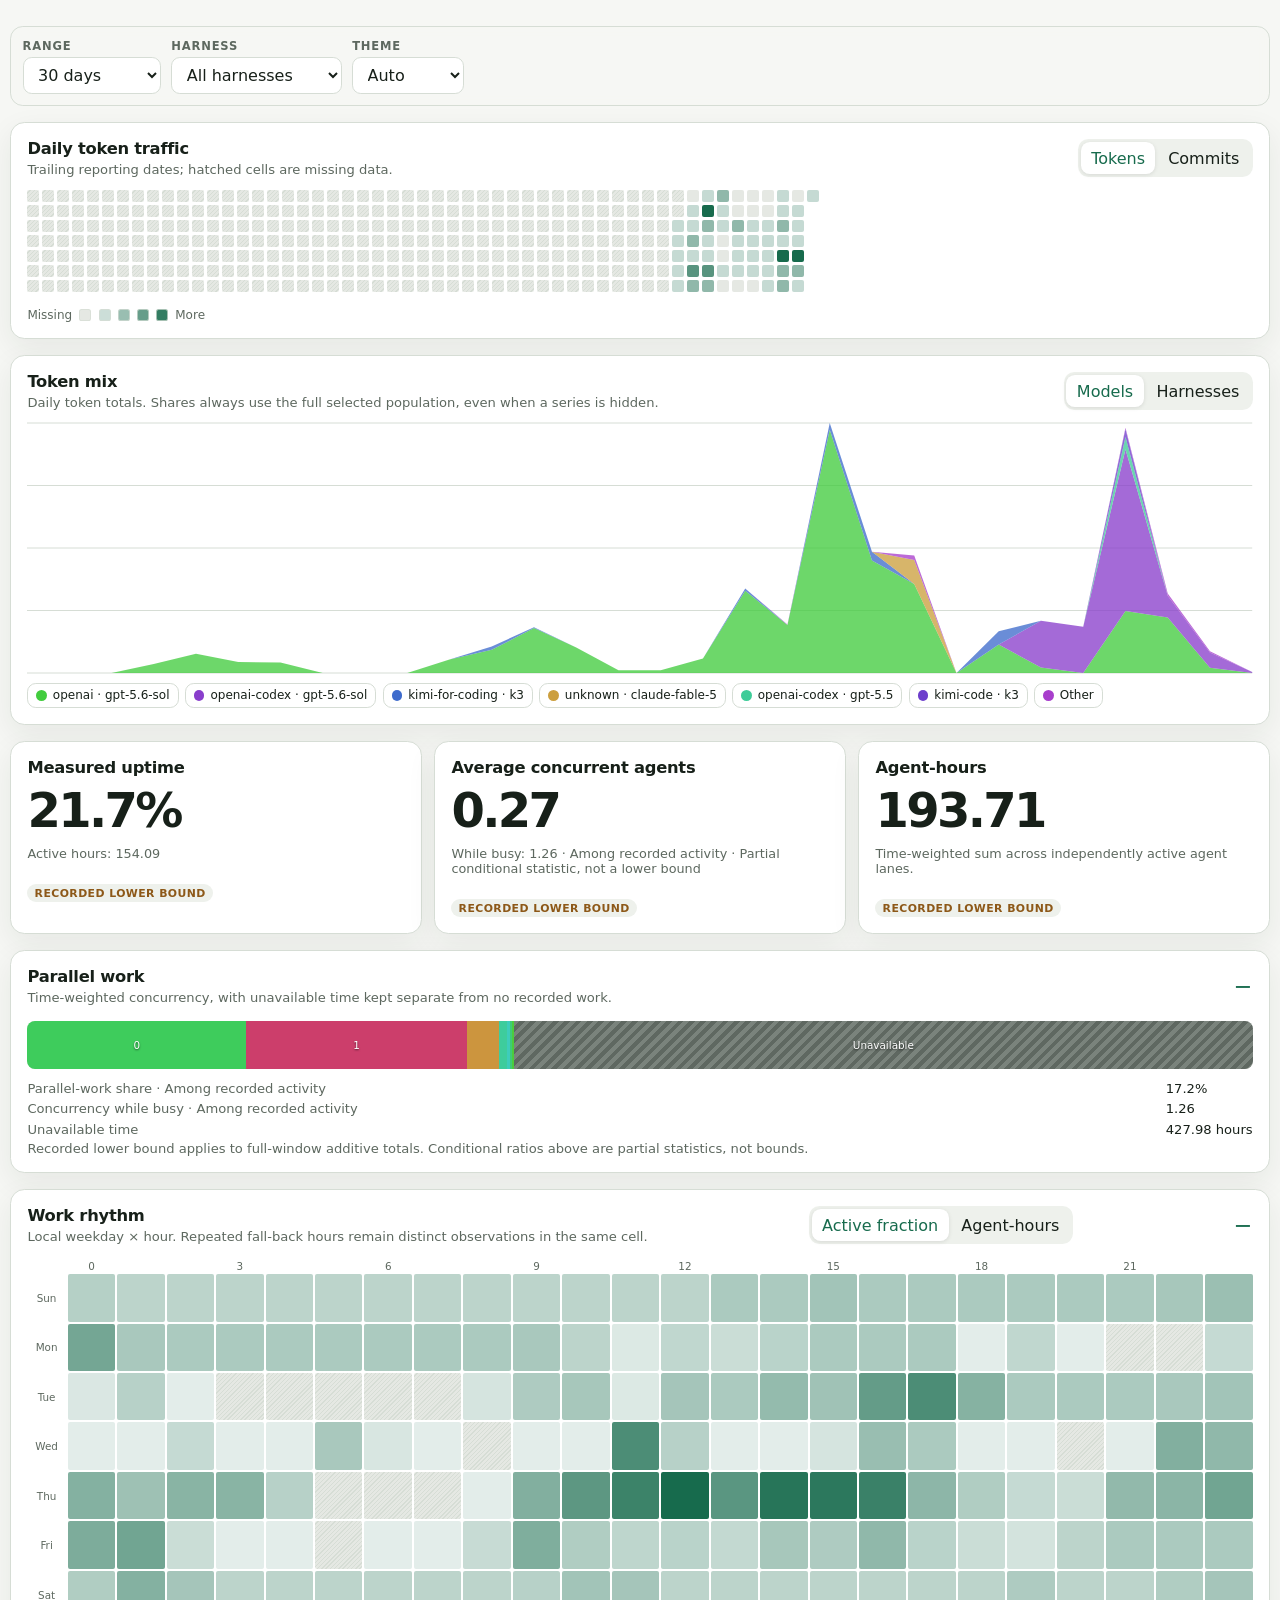
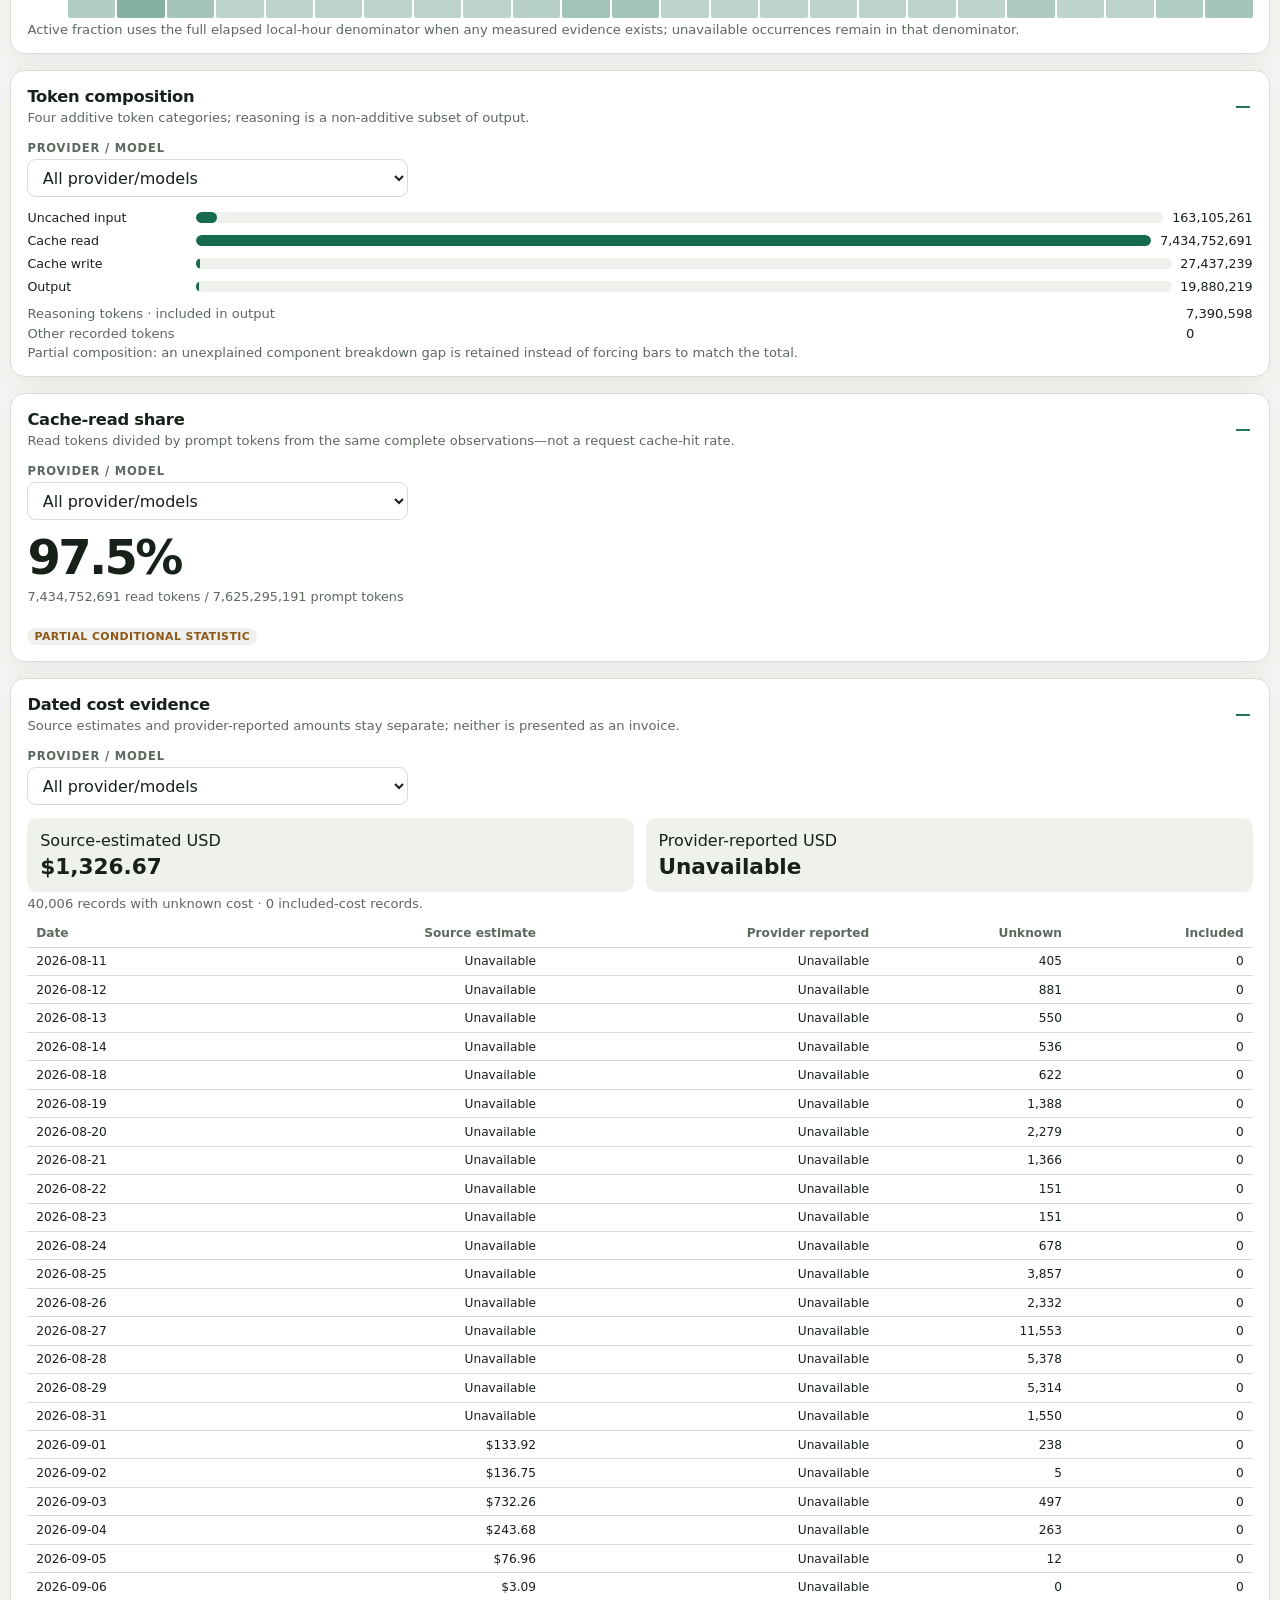
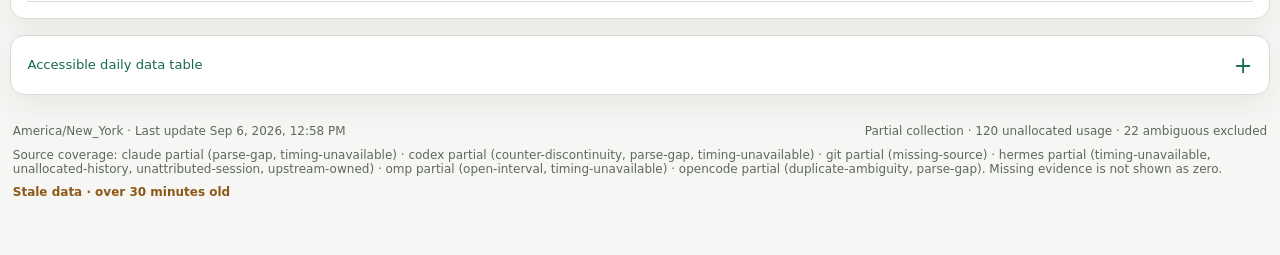
==== docs/widget.html @ 9b030c0f "Update Agent Native activity" ====
<!doctype html>
<html lang="en">
<head>
  <meta charset="utf-8">
  <meta name="viewport" content="width=device-width, initial-scale=1">
  <meta name="color-scheme" content="light dark">
  <title>Agent Native activity widget</title>
  <link rel="stylesheet" href="./styles.css">
</head>
<body data-page="widget">
  <main id="app" tabindex="-1" aria-live="polite"><p class="loading">Loading activity…</p></main>
  <script type="module" src="./widget.js"></script>
</body>
</html>
---- docs/styles.css ----
:root {
  color-scheme: light dark;
  --bg: #f6f7f4;
  --panel: #ffffff;
  --panel-soft: #eef1ec;
  --text: #172019;
  --muted: #5d685f;
  --border: #d6ddd5;
  --accent: #176b4d;
  --accent-soft: #b9decf;
  --missing: #e5e8e3;
  --warning: #8d5818;
  --shadow: 0 10px 30px rgb(24 40 30 / 7%);
  font-family: Inter, ui-sans-serif, system-ui, -apple-system, BlinkMacSystemFont, "Segoe UI", sans-serif;
  font-synthesis: none;
}

:root[data-theme="dark"] {
  color-scheme: dark;
  --bg: #0f1511;
  --panel: #17201a;
  --panel-soft: #202a23;
  --text: #edf4ef;
  --muted: #aebbb1;
  --border: #344138;
  --accent: #62c69a;
  --accent-soft: #285d45;
  --missing: #29332c;
  --warning: #e6ad63;
  --shadow: 0 12px 32px rgb(0 0 0 / 24%);
}

@media (prefers-color-scheme: dark) {
  :root:not([data-theme="light"]) {
    color-scheme: dark;
    --bg: #0f1511;
    --panel: #17201a;
    --panel-soft: #202a23;
    --text: #edf4ef;
    --muted: #aebbb1;
    --border: #344138;
    --accent: #62c69a;
    --accent-soft: #285d45;
    --missing: #29332c;
    --warning: #e6ad63;
    --shadow: 0 12px 32px rgb(0 0 0 / 24%);
  }
}

*, *::before, *::after { box-sizing: border-box; }
html { max-width: 100%; background: var(--bg); }
body { width: 100%; max-width: 100%; margin: 0; min-width: 280px; background: var(--bg); color: var(--text); }
button, select, input { font: inherit; }
button, select { color: inherit; background: var(--panel); border: 1px solid var(--border); border-radius: .55rem; }
button { cursor: pointer; }
button:focus-visible, select:focus-visible, input:focus-visible, [tabindex]:focus-visible { outline: 3px solid color-mix(in srgb, var(--accent) 55%, transparent); outline-offset: 2px; }

.site-header, .embed-help, #app { width: min(1180px, calc(100% - 2rem)); margin-inline: auto; }
.site-header { padding: 3rem 0 1.25rem; }
.site-header h1 { margin: .2rem 0 .55rem; font-size: clamp(2rem, 5vw, 4.3rem); letter-spacing: -.055em; line-height: .98; }
.eyebrow { color: var(--accent); font-size: .77rem; font-weight: 800; letter-spacing: .14em; text-transform: uppercase; }
.lede { max-width: 44rem; color: var(--muted); }
body[data-page="widget"] #app { width: 100%; padding: .65rem; }

.loading, .error-state { padding: 2rem; text-align: center; color: var(--muted); }
.dashboard { display: grid; min-width: 0; max-width: 100%; gap: 1rem; padding: 1rem 0 2rem; }
.dashboard > *, .cards > *, .split > *, .cost-grid > *, .toolbar > *, .resource-controls > *, .panel-header > *, details.panel > summary > * { min-width: 0; }
.toolbar { position: sticky; top: 0; z-index: 20; display: flex; max-width: 100%; flex-wrap: wrap; align-items: end; gap: .65rem; padding: .7rem; background: color-mix(in srgb, var(--bg) 92%, transparent); border: 1px solid var(--border); border-radius: .8rem; backdrop-filter: blur(10px); }
.control { display: grid; min-width: 7rem; max-width: 100%; gap: .25rem; }
.control span { color: var(--muted); font-size: .72rem; font-weight: 700; text-transform: uppercase; letter-spacing: .07em; }
.control select { width: 100%; min-width: 0; max-width: 100%; min-height: 2.35rem; padding: .4rem 2rem .4rem .65rem; }

.panel, details.panel { width: 100%; min-width: 0; max-width: 100%; padding: 1rem; background: var(--panel); border: 1px solid var(--border); border-radius: .9rem; box-shadow: var(--shadow); }
.panel-header { display: flex; max-width: 100%; flex-wrap: wrap; align-items: start; justify-content: space-between; gap: .6rem; margin-bottom: .8rem; }
.panel-header h2, .panel h2, details summary h2 { margin: 0; font-size: 1.02rem; letter-spacing: -.015em; }
.panel-header p, .panel-note, .qualifier { max-width: 100%; margin: .25rem 0 0; color: var(--muted); font-size: .82rem; white-space: normal; overflow-wrap: anywhere; word-break: normal; }
details.panel { padding: 0; }
details.panel > summary { display: flex; max-width: 100%; align-items: center; justify-content: space-between; gap: 1rem; padding: 1rem; cursor: pointer; list-style: none; }
details.panel > summary::-webkit-details-marker { display: none; }
details.panel > summary::after { flex: 0 0 auto; content: "+"; color: var(--accent); font-size: 1.4rem; }
details[open].panel > summary::after { content: "−"; }
.details-body { width: 100%; min-width: 0; max-width: 100%; padding: 0 1rem 1rem; }

.cards { display: grid; grid-template-columns: repeat(3, minmax(0, 1fr)); gap: .8rem; }
.metric-card { display: grid; align-content: start; min-height: 9rem; }
.metric-value { margin: .55rem 0 .2rem; font-size: clamp(1.75rem, 5vw, 3rem); font-weight: 760; letter-spacing: -.055em; line-height: 1; font-variant-numeric: tabular-nums; }
.metric-secondary { margin-top: .55rem; color: var(--muted); font-size: .8rem; }
.status-pill { display: inline-block; width: fit-content; margin-top: .65rem; padding: .15rem .45rem; border-radius: 999px; background: var(--panel-soft); color: var(--muted); font-size: .68rem; font-weight: 750; text-transform: uppercase; letter-spacing: .04em; }
.status-pill.partial { color: var(--warning); }

.segmented { display: inline-flex; max-width: 100%; flex-wrap: wrap; padding: .18rem; gap: .15rem; background: var(--panel-soft); border-radius: .65rem; }
.segmented button { min-width: 0; min-height: 2rem; padding: .3rem .65rem; border: 0; background: transparent; }
.segmented button[aria-pressed="true"] { background: var(--panel); color: var(--accent); box-shadow: 0 1px 4px rgb(0 0 0 / 10%); }

.calendar-shell { width: 100%; min-width: 0; max-width: 100%; overflow-x: auto; padding-bottom: .25rem; }
.calendar { display: grid; grid-template-rows: repeat(7, 12px); grid-auto-flow: column; grid-auto-columns: 12px; gap: 3px; width: max-content; min-width: 100%; align-content: start; }
.calendar-day { width: 12px; height: 12px; min-height: 0; padding: 0; border: 0; border-radius: 2px; background: var(--missing); }
.calendar-day[data-level="1"] { background: color-mix(in srgb, var(--accent) 25%, var(--panel)); }
.calendar-day[data-level="2"] { background: color-mix(in srgb, var(--accent) 48%, var(--panel)); }
.calendar-day[data-level="3"] { background: color-mix(in srgb, var(--accent) 72%, var(--panel)); }
.calendar-day[data-level="4"] { background: var(--accent); }
.calendar-day[data-missing="true"] { background: repeating-linear-gradient(135deg, var(--missing), var(--missing) 2px, var(--border) 2px, var(--border) 3px); }
.legend { display: flex; flex-wrap: wrap; align-items: center; gap: .45rem; margin-top: .75rem; color: var(--muted); font-size: .75rem; }
.legend-swatch { width: .75rem; height: .75rem; border-radius: .16rem; border: 1px solid color-mix(in srgb, var(--border) 70%, transparent); }

.chart-wrap { position: relative; width: 100%; min-width: 0; max-width: 100%; min-height: 250px; }
.area-chart { display: block; width: 100%; max-width: 100%; height: 250px; overflow: visible; }
.chart-grid { stroke: var(--border); stroke-width: 1; vector-effect: non-scaling-stroke; }
.chart-area { opacity: .77; transition: opacity .18s ease; }
.chart-focus { fill: transparent; cursor: crosshair; }
.chart-tooltip, .cell-tooltip { position: absolute; z-index: 5; max-width: min(22rem, calc(100% - 1rem)); padding: .55rem .65rem; pointer-events: none; background: var(--text); color: var(--panel); border-radius: .48rem; font-size: .75rem; line-height: 1.45; box-shadow: var(--shadow); white-space: pre-line; }
.chart-tooltip[hidden], .cell-tooltip[hidden] { display: none; }
.series-legend { display: flex; max-width: 100%; flex-wrap: wrap; gap: .4rem; margin-top: .6rem; }
.series-toggle { display: inline-flex; max-width: 100%; min-width: 0; align-items: center; gap: .38rem; padding: .3rem .5rem; font-size: .75rem; overflow-wrap: anywhere; text-align: left; }
.series-toggle[aria-pressed="false"] { opacity: .48; text-decoration: line-through; }
.series-dot { width: .65rem; height: .65rem; flex: 0 0 auto; border-radius: 999px; }

.split { display: grid; grid-template-columns: repeat(2, minmax(0, 1fr)); gap: .8rem; }
.histogram { display: flex; min-height: 3rem; overflow: hidden; border-radius: .5rem; background: var(--missing); }
.hist-segment { min-width: 2px; display: grid; place-items: center; color: #fff; font-size: .65rem; text-shadow: 0 1px 2px rgb(0 0 0 / 60%); }
.hist-segment.unavailable { background: repeating-linear-gradient(135deg, #7a837c, #7a837c 4px, #5f6861 4px, #5f6861 8px); }
.stat-list { display: grid; grid-template-columns: minmax(0, 1fr) auto; gap: .35rem 1rem; margin: .75rem 0 0; font-size: .82rem; }
.stat-list dt { color: var(--muted); }
.stat-list dd { margin: 0; font-variant-numeric: tabular-nums; }

.rhythm-wrap { width: 100%; min-width: 0; max-width: 100%; overflow-x: auto; }
.rhythm { display: grid; grid-template-columns: 2.4rem repeat(24, minmax(17px, 1fr)); gap: 2px; min-width: 590px; }
.rhythm-label { display: grid; place-items: center; color: var(--muted); font-size: .65rem; }
.rhythm-cell { aspect-ratio: 1; min-height: 17px; padding: 0; border: 0; border-radius: 2px; background: var(--missing); }
.rhythm-cell[data-missing="true"] { background: repeating-linear-gradient(135deg, var(--missing), var(--missing) 2px, var(--border) 2px, var(--border) 3px); }

.composition-bars { display: grid; gap: .5rem; }
.composition-row { display: grid; grid-template-columns: minmax(7rem, 10rem) 1fr auto; align-items: center; gap: .55rem; font-size: .79rem; }
.bar-track { height: .7rem; overflow: hidden; border-radius: 99px; background: var(--panel-soft); }
.bar-fill { height: 100%; background: var(--accent); border-radius: inherit; }
.resource-number { font-variant-numeric: tabular-nums; }
.resource-controls { display: flex; max-width: 100%; flex-wrap: wrap; gap: .6rem; margin-bottom: .8rem; }
.cost-grid { display: grid; grid-template-columns: repeat(2, minmax(0, 1fr)); gap: .7rem; }
.cost-item { padding: .8rem; background: var(--panel-soft); border-radius: .65rem; }
.cost-item strong { display: block; margin-top: .3rem; font-size: 1.35rem; }

.data-disclosure { font-size: .82rem; }
.data-disclosure summary { cursor: pointer; color: var(--accent); }
.table-wrap { width: 100%; min-width: 0; max-width: 100%; overflow-x: auto; margin-top: .5rem; }
table { width: 100%; border-collapse: collapse; font-size: .76rem; }
th, td { padding: .42rem .55rem; text-align: right; border-bottom: 1px solid var(--border); font-variant-numeric: tabular-nums; }
th:first-child, td:first-child { text-align: left; }
th { color: var(--muted); }

.dashboard-footer { display: flex; flex-wrap: wrap; justify-content: space-between; gap: .6rem 1rem; padding: .85rem .15rem; color: var(--muted); font-size: .75rem; }
.stale { color: var(--warning); font-weight: 750; }
.embed-help { margin-top: 1rem; margin-bottom: 3rem; padding: 1rem; border-top: 1px solid var(--border); }
.embed-examples { display: grid; gap: .8rem; margin-top: 1rem; }
.embed-examples label { display: inline-block; margin-bottom: .28rem; color: var(--muted); font-size: .78rem; font-weight: 700; }
.copy-row { display: flex; gap: .5rem; }
.copy-row input { flex: 1; min-width: 0; padding: .6rem; color: var(--text); background: var(--panel); border: 1px solid var(--border); border-radius: .55rem; }
.copy-row button { padding: .55rem .9rem; }
.view-list { color: var(--muted); font-size: .8rem; }
.sr-only { position: absolute !important; width: 1px !important; height: 1px !important; padding: 0 !important; margin: -1px !important; overflow: hidden !important; clip: rect(0, 0, 0, 0) !important; white-space: nowrap !important; border: 0 !important; }

@media (max-width: 700px) {
  .site-header, .embed-help, #app { width: min(100% - 1rem, 1180px); }
  .site-header { padding-top: 1.5rem; }
  .cards, .split, .cost-grid { grid-template-columns: minmax(0, 1fr); }
  .toolbar { position: static; }
  .metric-card { min-height: 7.5rem; }
  .composition-row { grid-template-columns: minmax(6rem, 8rem) minmax(0, 1fr); }
  .composition-row .resource-number { grid-column: 2; overflow-wrap: anywhere; }
}

@media (max-width: 360px) {
  body[data-page="widget"] #app { padding: .35rem; }
  .panel, .details-body, details.panel > summary { padding: .75rem; }
  .toolbar { gap: .45rem; }
  .control { width: 100%; min-width: 0; flex: 1 1 100%; }
  .calendar { grid-template-rows: repeat(7, 9px); grid-auto-columns: 9px; gap: 2px; }
  .calendar-day { width: 9px; height: 9px; }
  .copy-row { flex-direction: column; }
}

@media (prefers-reduced-motion: reduce) {
  *, *::before, *::after { scroll-behavior: auto !important; transition-duration: .001ms !important; animation-duration: .001ms !important; animation-iteration-count: 1 !important; }
}
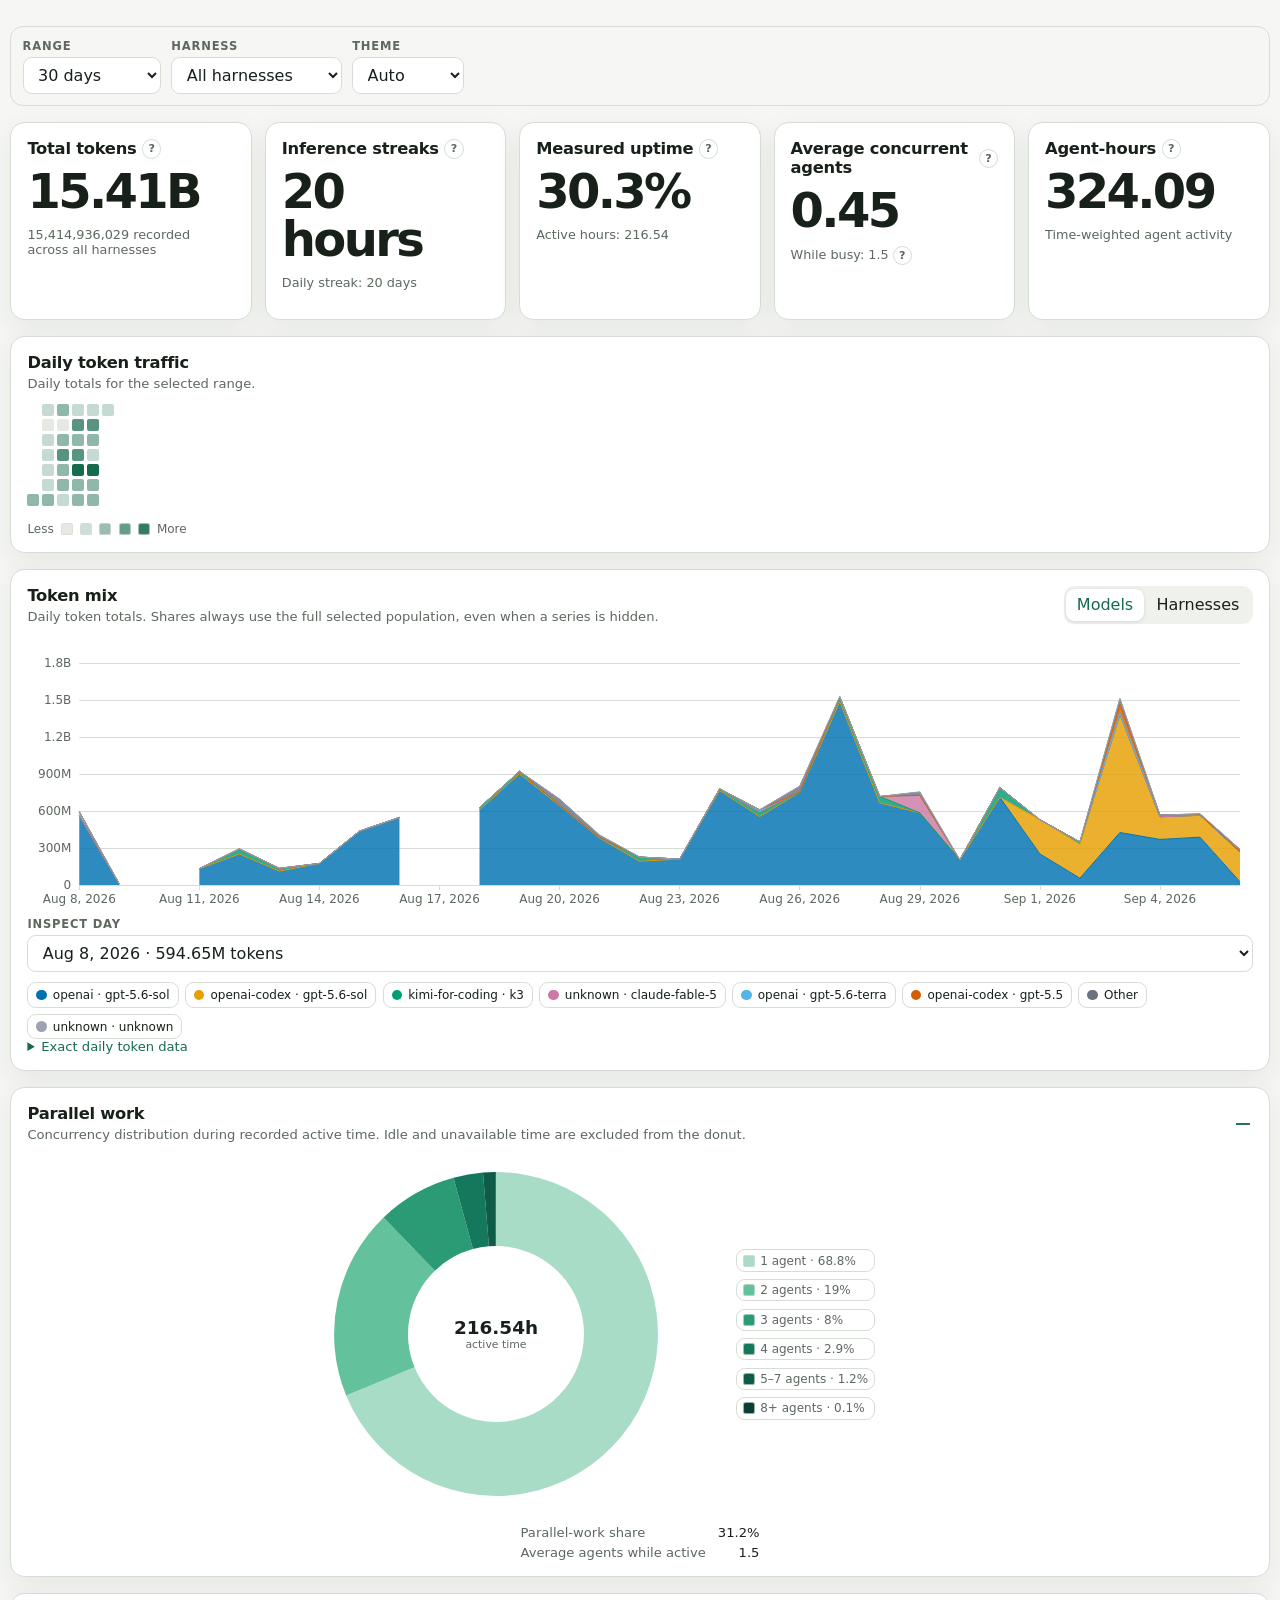
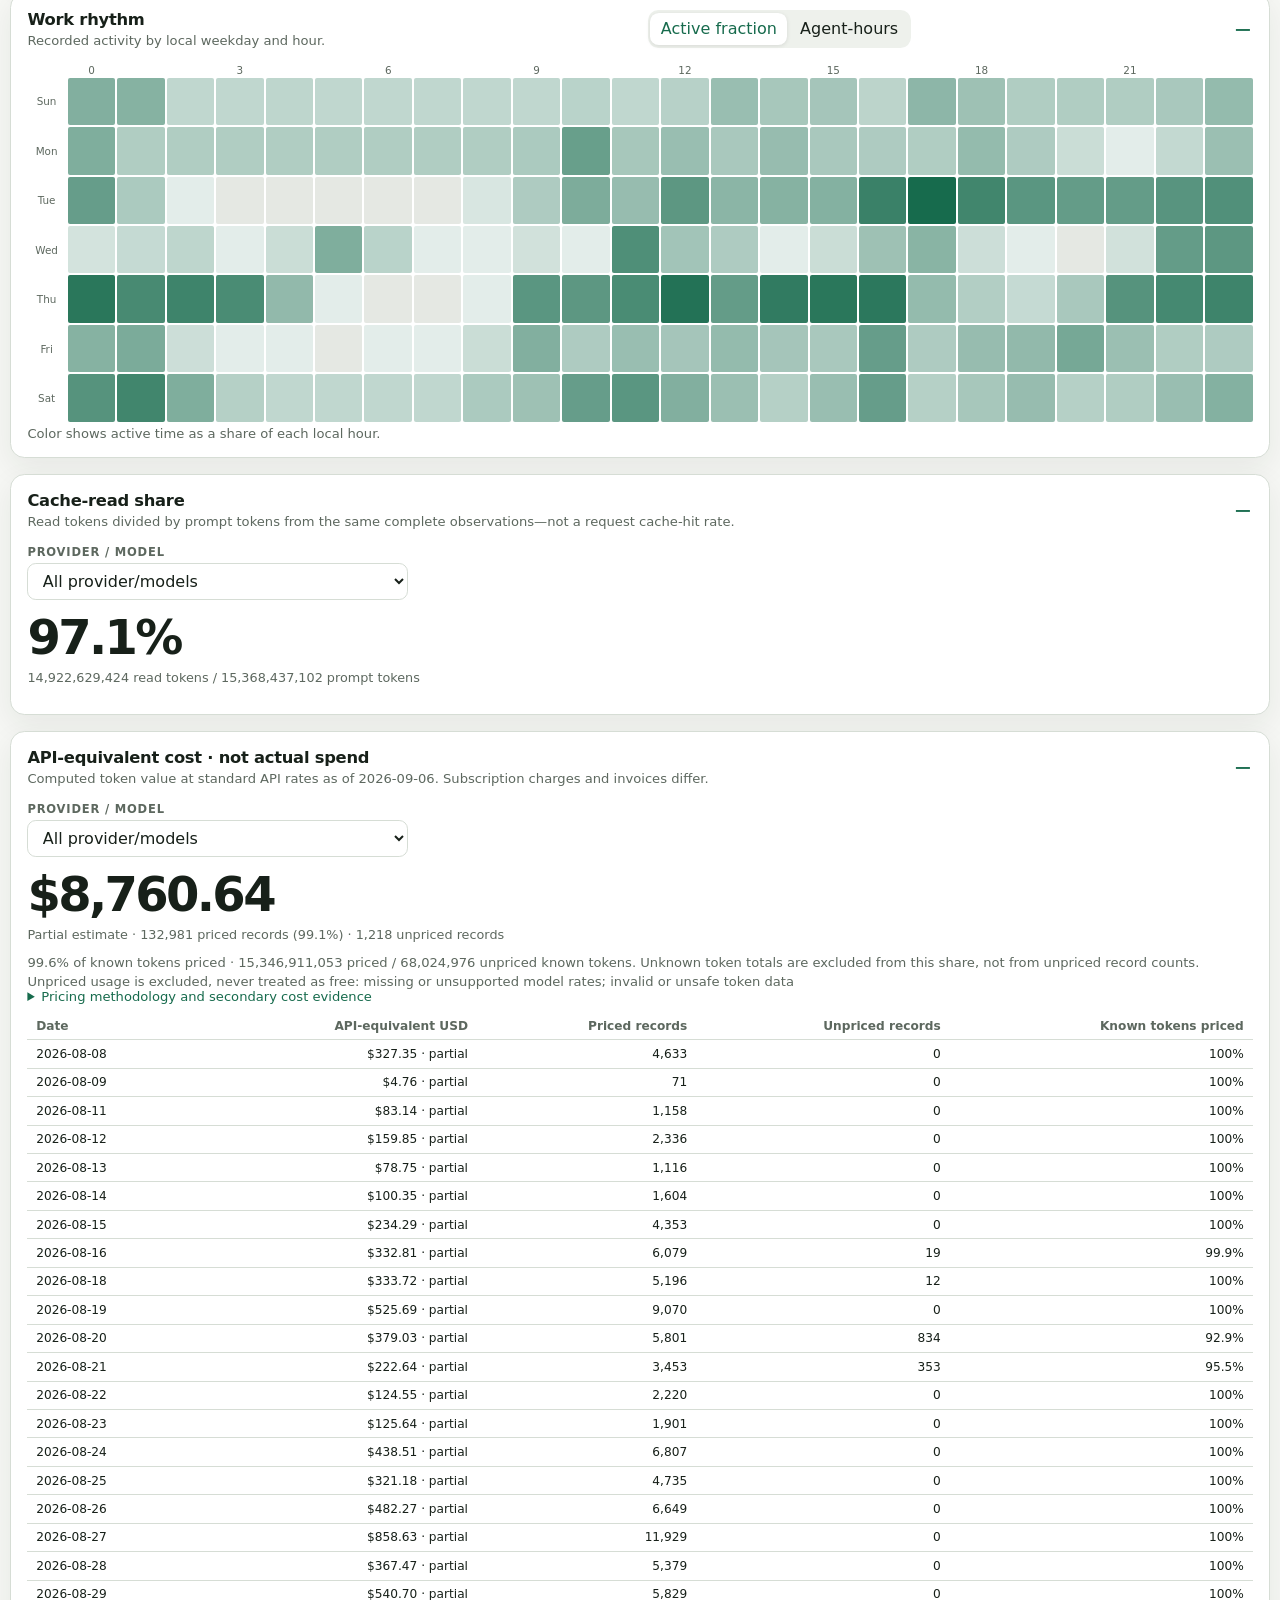
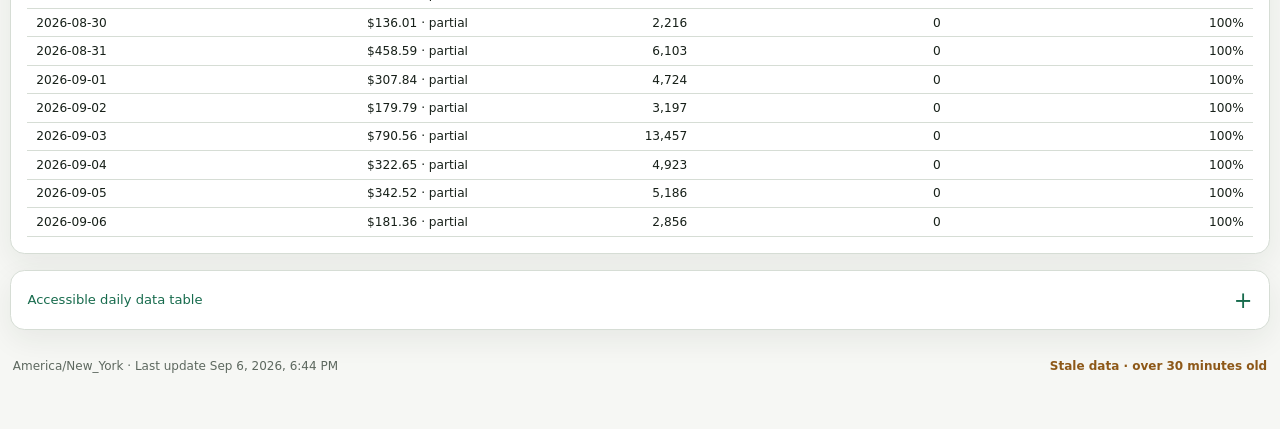
==== commit 6bf25074: "Update Agent Native activity" ====
--- a/docs/widget.html
+++ b/docs/widget.html
@@ -4,7 +4,7 @@
   <meta charset="utf-8">
   <meta name="viewport" content="width=device-width, initial-scale=1">
   <meta name="color-scheme" content="light dark">
-  <title>Agent Native activity widget</title>
+  <title>Vibe in the Open activity widget</title>
   <link rel="stylesheet" href="./styles.css">
 </head>
 <body data-page="widget">
--- a/docs/styles.css
+++ b/docs/styles.css
@@ -10,6 +10,20 @@
   --accent-soft: #b9decf;
   --missing: #e5e8e3;
   --warning: #8d5818;
+  --series-1: #0072b2;
+  --series-2: #e69f00;
+  --series-3: #009e73;
+  --series-4: #cc79a7;
+  --series-5: #56b4e9;
+  --series-6: #d55e00;
+  --series-other: #6b7280;
+  --series-unknown: #9ca3af;
+  --parallel-1: #a8dcc6;
+  --parallel-2: #63c19b;
+  --parallel-3: #2b9b76;
+  --parallel-4: #15775c;
+  --parallel-5: #0e5b48;
+  --parallel-6: #083e34;
   --shadow: 0 10px 30px rgb(24 40 30 / 7%);
   font-family: Inter, ui-sans-serif, system-ui, -apple-system, BlinkMacSystemFont, "Segoe UI", sans-serif;
   font-synthesis: none;
@@ -27,6 +41,20 @@
   --accent-soft: #285d45;
   --missing: #29332c;
   --warning: #e6ad63;
+  --series-1: #56b4e9;
+  --series-2: #f6c453;
+  --series-3: #55c89f;
+  --series-4: #e7a3cd;
+  --series-5: #7dd3fc;
+  --series-6: #f07a5a;
+  --series-other: #94a3b8;
+  --series-unknown: #cbd5e1;
+  --parallel-1: #356b59;
+  --parallel-2: #2d896c;
+  --parallel-3: #26a77c;
+  --parallel-4: #42c28f;
+  --parallel-5: #70d7aa;
+  --parallel-6: #a3e8c8;
   --shadow: 0 12px 32px rgb(0 0 0 / 24%);
 }
 
@@ -43,6 +71,20 @@
     --accent-soft: #285d45;
     --missing: #29332c;
     --warning: #e6ad63;
+    --series-1: #56b4e9;
+    --series-2: #f6c453;
+    --series-3: #55c89f;
+    --series-4: #e7a3cd;
+    --series-5: #7dd3fc;
+    --series-6: #f07a5a;
+    --series-other: #94a3b8;
+    --series-unknown: #cbd5e1;
+    --parallel-1: #356b59;
+    --parallel-2: #2d896c;
+    --parallel-3: #26a77c;
+    --parallel-4: #42c28f;
+    --parallel-5: #70d7aa;
+    --parallel-6: #a3e8c8;
     --shadow: 0 12px 32px rgb(0 0 0 / 24%);
   }
 }
@@ -56,10 +98,11 @@
 button:focus-visible, select:focus-visible, input:focus-visible, [tabindex]:focus-visible { outline: 3px solid color-mix(in srgb, var(--accent) 55%, transparent); outline-offset: 2px; }
 
 .site-header, .embed-help, #app { width: min(1180px, calc(100% - 2rem)); margin-inline: auto; }
-.site-header { padding: 3rem 0 1.25rem; }
-.site-header h1 { margin: .2rem 0 .55rem; font-size: clamp(2rem, 5vw, 4.3rem); letter-spacing: -.055em; line-height: .98; }
+.site-header { padding: 2.5rem 0 1.25rem; }
+.site-header h1 { display: flex; flex-wrap: wrap; align-items: baseline; gap: .35rem .8rem; margin: .2rem 0 .55rem; line-height: 1; }
+.brand-name { color: var(--text); font-size: clamp(2.5rem, 5vw, 3.25rem); font-weight: 850; letter-spacing: -.065em; }
 .eyebrow { color: var(--accent); font-size: .77rem; font-weight: 800; letter-spacing: .14em; text-transform: uppercase; }
-.lede { max-width: 44rem; color: var(--muted); }
+.lede { max-width: 52rem; color: var(--muted); }
 body[data-page="widget"] #app { width: 100%; padding: .65rem; }
 
 .loading, .error-state { padding: 2rem; text-align: center; color: var(--muted); }
@@ -81,59 +124,58 @@
 details[open].panel > summary::after { content: "−"; }
 .details-body { width: 100%; min-width: 0; max-width: 100%; padding: 0 1rem 1rem; }
 
-.cards { display: grid; grid-template-columns: repeat(3, minmax(0, 1fr)); gap: .8rem; }
+.cards { display: grid; grid-template-columns: repeat(5, minmax(0, 1fr)); gap: .8rem; }
 .metric-card { display: grid; align-content: start; min-height: 9rem; }
+.metric-heading { display: flex; align-items: center; gap: .35rem; }
 .metric-value { margin: .55rem 0 .2rem; font-size: clamp(1.75rem, 5vw, 3rem); font-weight: 760; letter-spacing: -.055em; line-height: 1; font-variant-numeric: tabular-nums; }
 .metric-secondary { margin-top: .55rem; color: var(--muted); font-size: .8rem; }
-.status-pill { display: inline-block; width: fit-content; margin-top: .65rem; padding: .15rem .45rem; border-radius: 999px; background: var(--panel-soft); color: var(--muted); font-size: .68rem; font-weight: 750; text-transform: uppercase; letter-spacing: .04em; }
-.status-pill.partial { color: var(--warning); }
+.info-tip { position: relative; display: inline-flex; vertical-align: middle; }
+.info-trigger { display: inline-grid; width: 1.2rem; height: 1.2rem; min-height: 0; padding: 0; place-items: center; border-radius: 999px; color: var(--muted); font-size: .7rem; font-weight: 800; line-height: 1; }
+.info-content { position: fixed; z-index: 30; inset: auto 1rem 1rem auto; width: min(17rem, calc(100vw - 2rem)); padding: .55rem .65rem; visibility: hidden; opacity: 0; pointer-events: none; background: var(--text); color: var(--panel); border-radius: .48rem; box-shadow: var(--shadow); font-size: .75rem; font-weight: 450; line-height: 1.45; text-transform: none; letter-spacing: normal; transition: opacity .12s ease; }
+.info-tip:hover .info-content, .info-tip:focus-within .info-content { visibility: visible; opacity: 1; }
 
 .segmented { display: inline-flex; max-width: 100%; flex-wrap: wrap; padding: .18rem; gap: .15rem; background: var(--panel-soft); border-radius: .65rem; }
 .segmented button { min-width: 0; min-height: 2rem; padding: .3rem .65rem; border: 0; background: transparent; }
 .segmented button[aria-pressed="true"] { background: var(--panel); color: var(--accent); box-shadow: 0 1px 4px rgb(0 0 0 / 10%); }
 
-.calendar-shell { width: 100%; min-width: 0; max-width: 100%; overflow-x: auto; padding-bottom: .25rem; }
+.calendar-shell { position: relative; width: 100%; min-width: 0; max-width: 100%; overflow-x: auto; padding-bottom: .25rem; }
 .calendar { display: grid; grid-template-rows: repeat(7, 12px); grid-auto-flow: column; grid-auto-columns: 12px; gap: 3px; width: max-content; min-width: 100%; align-content: start; }
 .calendar-day { width: 12px; height: 12px; min-height: 0; padding: 0; border: 0; border-radius: 2px; background: var(--missing); }
 .calendar-day[data-level="1"] { background: color-mix(in srgb, var(--accent) 25%, var(--panel)); }
 .calendar-day[data-level="2"] { background: color-mix(in srgb, var(--accent) 48%, var(--panel)); }
 .calendar-day[data-level="3"] { background: color-mix(in srgb, var(--accent) 72%, var(--panel)); }
 .calendar-day[data-level="4"] { background: var(--accent); }
-.calendar-day[data-missing="true"] { background: repeating-linear-gradient(135deg, var(--missing), var(--missing) 2px, var(--border) 2px, var(--border) 3px); }
 .legend { display: flex; flex-wrap: wrap; align-items: center; gap: .45rem; margin-top: .75rem; color: var(--muted); font-size: .75rem; }
 .legend-swatch { width: .75rem; height: .75rem; border-radius: .16rem; border: 1px solid color-mix(in srgb, var(--border) 70%, transparent); }
 
-.chart-wrap { position: relative; width: 100%; min-width: 0; max-width: 100%; min-height: 250px; }
-.area-chart { display: block; width: 100%; max-width: 100%; height: 250px; overflow: visible; }
-.chart-grid { stroke: var(--border); stroke-width: 1; vector-effect: non-scaling-stroke; }
-.chart-area { opacity: .77; transition: opacity .18s ease; }
-.chart-focus { fill: transparent; cursor: crosshair; }
-.chart-tooltip, .cell-tooltip { position: absolute; z-index: 5; max-width: min(22rem, calc(100% - 1rem)); padding: .55rem .65rem; pointer-events: none; background: var(--text); color: var(--panel); border-radius: .48rem; font-size: .75rem; line-height: 1.45; box-shadow: var(--shadow); white-space: pre-line; }
-.chart-tooltip[hidden], .cell-tooltip[hidden] { display: none; }
+.area-chart { width: 100%; min-width: 0; max-width: 100%; height: 280px; }
+.chart-library-tooltip { max-width: min(32rem, calc(100vw - 3rem)); white-space: normal !important; overflow-wrap: anywhere; }
+.cell-tooltip { position: absolute; z-index: 5; max-width: min(22rem, calc(100% - 1rem)); padding: .55rem .65rem; pointer-events: none; background: var(--text); color: var(--panel); border-radius: .48rem; font-size: .75rem; line-height: 1.45; box-shadow: var(--shadow); white-space: pre-line; }
+.cell-tooltip[hidden] { display: none; }
 .series-legend { display: flex; max-width: 100%; flex-wrap: wrap; gap: .4rem; margin-top: .6rem; }
 .series-toggle { display: inline-flex; max-width: 100%; min-width: 0; align-items: center; gap: .38rem; padding: .3rem .5rem; font-size: .75rem; overflow-wrap: anywhere; text-align: left; }
 .series-toggle[aria-pressed="false"] { opacity: .48; text-decoration: line-through; }
 .series-dot { width: .65rem; height: .65rem; flex: 0 0 auto; border-radius: 999px; }
 
 .split { display: grid; grid-template-columns: repeat(2, minmax(0, 1fr)); gap: .8rem; }
-.histogram { display: flex; min-height: 3rem; overflow: hidden; border-radius: .5rem; background: var(--missing); }
-.hist-segment { min-width: 2px; display: grid; place-items: center; color: #fff; font-size: .65rem; text-shadow: 0 1px 2px rgb(0 0 0 / 60%); }
-.hist-segment.unavailable { background: repeating-linear-gradient(135deg, #7a837c, #7a837c 4px, #5f6861 4px, #5f6861 8px); }
-.stat-list { display: grid; grid-template-columns: minmax(0, 1fr) auto; gap: .35rem 1rem; margin: .75rem 0 0; font-size: .82rem; }
+.parallel-visual { display: grid; width: 100%; max-width: 44rem; grid-template-columns: minmax(18rem, 22rem) minmax(10rem, 14rem); align-items: center; justify-content: center; gap: 1.5rem clamp(2rem, 5vw, 4rem); margin-inline: auto; }
+.parallel-donut { position: relative; width: min(100%, 22rem); aspect-ratio: 1; margin-inline: auto; }
+.parallel-chart { position: absolute; inset: 0; }
+.donut-center { position: absolute; inset: 25%; display: grid; place-content: center; padding: .35rem; text-align: center; pointer-events: none; }
+.donut-center strong { font-size: 1.15rem; font-variant-numeric: tabular-nums; }
+.donut-center span { color: var(--muted); font-size: .68rem; }
+.parallel-legend { display: grid; width: max-content; max-width: 100%; grid-template-columns: minmax(0, 1fr); gap: .45rem; color: var(--muted); font-size: .75rem; }
+.parallel-key { display: inline-flex; align-items: center; gap: .35rem; padding: .2rem .35rem; font-size: inherit; text-align: left; }
+.parallel-key .legend-swatch { flex: 0 0 auto; }
+.stat-list { display: grid; width: fit-content; max-width: 100%; grid-template-columns: minmax(0, max-content) max-content; column-gap: .75rem; row-gap: .3rem; margin: .9rem auto 0; font-size: .82rem; }
 .stat-list dt { color: var(--muted); }
-.stat-list dd { margin: 0; font-variant-numeric: tabular-nums; }
-
-.rhythm-wrap { width: 100%; min-width: 0; max-width: 100%; overflow-x: auto; }
+.stat-list dd { margin: 0; text-align: right; font-variant-numeric: tabular-nums; }
+
+.rhythm-wrap { position: relative; width: 100%; min-width: 0; max-width: 100%; overflow-x: auto; }
 .rhythm { display: grid; grid-template-columns: 2.4rem repeat(24, minmax(17px, 1fr)); gap: 2px; min-width: 590px; }
 .rhythm-label { display: grid; place-items: center; color: var(--muted); font-size: .65rem; }
 .rhythm-cell { aspect-ratio: 1; min-height: 17px; padding: 0; border: 0; border-radius: 2px; background: var(--missing); }
-.rhythm-cell[data-missing="true"] { background: repeating-linear-gradient(135deg, var(--missing), var(--missing) 2px, var(--border) 2px, var(--border) 3px); }
-
-.composition-bars { display: grid; gap: .5rem; }
-.composition-row { display: grid; grid-template-columns: minmax(7rem, 10rem) 1fr auto; align-items: center; gap: .55rem; font-size: .79rem; }
-.bar-track { height: .7rem; overflow: hidden; border-radius: 99px; background: var(--panel-soft); }
-.bar-fill { height: 100%; background: var(--accent); border-radius: inherit; }
-.resource-number { font-variant-numeric: tabular-nums; }
+
 .resource-controls { display: flex; max-width: 100%; flex-wrap: wrap; gap: .6rem; margin-bottom: .8rem; }
 .cost-grid { display: grid; grid-template-columns: repeat(2, minmax(0, 1fr)); gap: .7rem; }
 .cost-item { padding: .8rem; background: var(--panel-soft); border-radius: .65rem; }
@@ -158,19 +200,24 @@
 .view-list { color: var(--muted); font-size: .8rem; }
 .sr-only { position: absolute !important; width: 1px !important; height: 1px !important; padding: 0 !important; margin: -1px !important; overflow: hidden !important; clip: rect(0, 0, 0, 0) !important; white-space: nowrap !important; border: 0 !important; }
 
+@media (max-width: 950px) and (min-width: 701px) {
+  .cards { grid-template-columns: repeat(2, minmax(0, 1fr)); }
+}
+
 @media (max-width: 700px) {
   .site-header, .embed-help, #app { width: min(100% - 1rem, 1180px); }
   .site-header { padding-top: 1.5rem; }
   .cards, .split, .cost-grid { grid-template-columns: minmax(0, 1fr); }
   .toolbar { position: static; }
   .metric-card { min-height: 7.5rem; }
-  .composition-row { grid-template-columns: minmax(6rem, 8rem) minmax(0, 1fr); }
-  .composition-row .resource-number { grid-column: 2; overflow-wrap: anywhere; }
+  .parallel-visual { grid-template-columns: minmax(0, 1fr); }
+  .parallel-donut { width: min(100%, 16rem); }
 }
 
 @media (max-width: 360px) {
   body[data-page="widget"] #app { padding: .35rem; }
-  .panel, .details-body, details.panel > summary { padding: .75rem; }
+  .panel, details.panel > summary { padding: .75rem; }
+  .details-body { padding: 0 .75rem .75rem; }
   .toolbar { gap: .45rem; }
   .control { width: 100%; min-width: 0; flex: 1 1 100%; }
   .calendar { grid-template-rows: repeat(7, 9px); grid-auto-columns: 9px; gap: 2px; }
